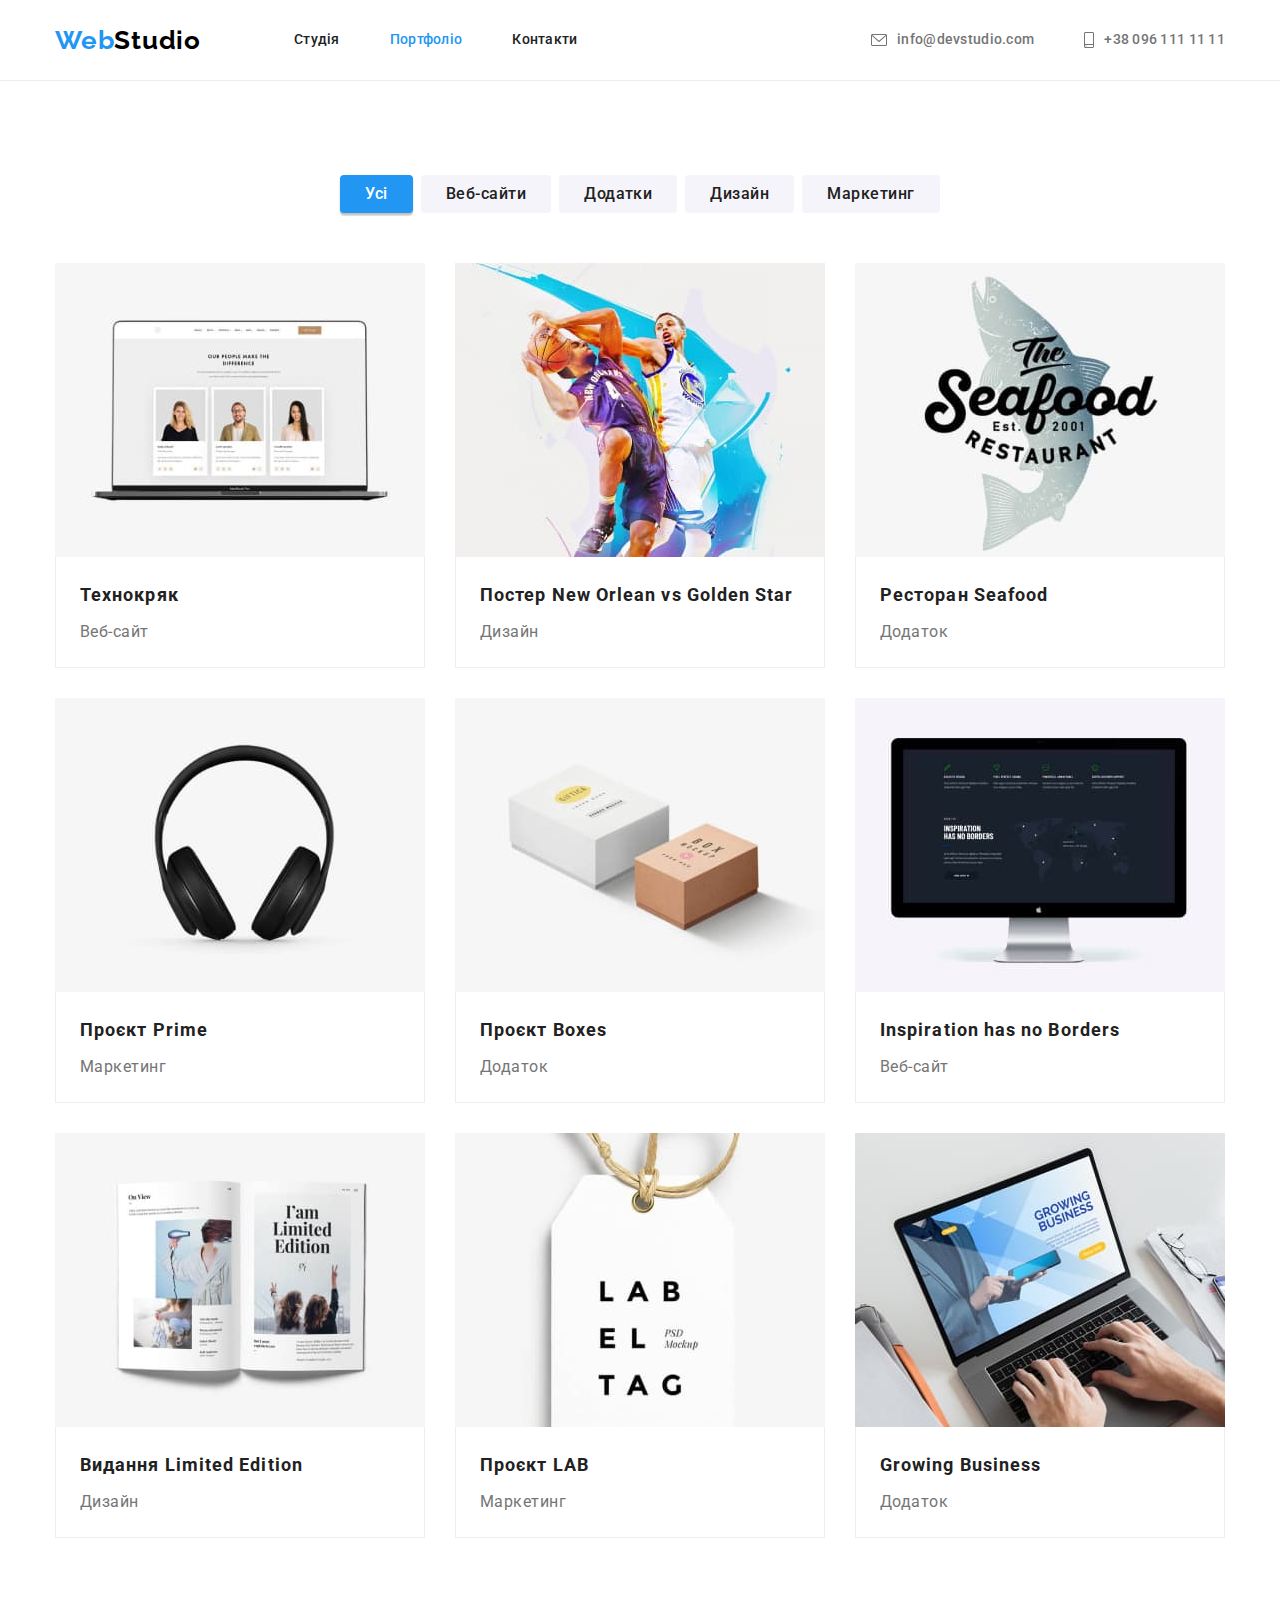
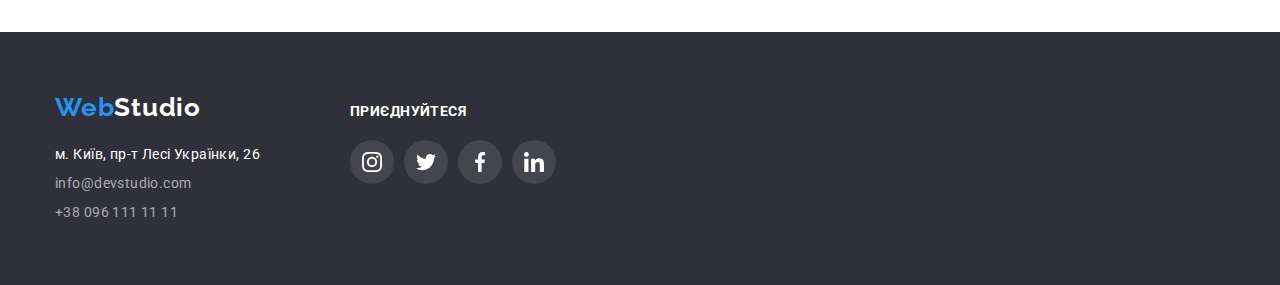
==== portfolio.html @ 00407825 "Initial commit" ====
<!DOCTYPE html>
<html lang="uk">
  <head>
    <meta charset="UTF-8" />
    <meta http-equiv="X-UA-Compatible" content="IE=edge" />
    <meta name="viewport" content="width=device-width, initial-scale=1.0" />
    <link rel="preconnect" href="https://fonts.googleapis.com" />
    <link rel="preconnect" href="https://fonts.gstatic.com" crossorigin />
    <link
      href="https://fonts.googleapis.com/css2?family=Raleway:wght@700&family=Roboto:wght@400;500;700;900&display=swap"
      rel="stylesheet"
    />
    <link
      rel="stylesheet"
      href="https://cdnjs.cloudflare.com/ajax/libs/modern-normalize/1.1.0/modern-normalize.min.css"
    />
    <link rel="stylesheet" href="./css/style.css" />
    <title>WebStudio</title>
  </head>
  <body>
    <!-- Header  -->
    <header class="header line">
      <div class="container">
        <nav class="navigation">
          <a href="./index.html" class="logo link">Web<span class="logo-black">Studio</span></a>
          <ul class="menu list">
            <li class="nav-item"><a class="link" href="./index.html">Студія</a></li>
            <li class="nav-item"><a class="link current" href="./portfolio.html">Портфоліо</a></li>
            <li class="nav-item"><a class="link" href="#contacts">Контакти</a></li>
          </ul>
        </nav>
        <ul class="contacts list">
          <li>
            <a class="link" href="mailto:info@devstudio.com">
              <svg class="icon" width="16" height="12">
                <use href="./images/sprite.svg#icon-envelope"></use>
              </svg>
              info@devstudio.com
            </a>
          </li>
          <li>
            <a class="link" href="tel:+380961111111">
              <svg class="icon" width="10" height="16">
                <use href="./images/sprite.svg#icon-smartphone"></use>
              </svg>
              +38 096 111 11 11</a
            >
          </li>
        </ul>
      </div>
    </header>
    <!-- Main  -->
    <main>
      <section class="our-projects section">
        <div class="container">
          <h1 class="visually-hidden">Наші проекти</h1>
          <ul class="projects-filter list">
            <li class="filter-list">
              <button class="btn-filter current" type="button">Усі</button>
            </li>
            <li class="filter-list"><button class="btn-filter" type="button">Веб-сайти</button></li>
            <li class="filter-list"><button class="btn-filter" type="button">Додатки</button></li>
            <li class="filter-list"><button class="btn-filter" type="button">Дизайн</button></li>
            <li class="filter-list"><button class="btn-filter" type="button">Маркетинг</button></li>
          </ul>
          <ul class="projects list">
            <li class="projects-list">
              <a class="link" href="#">
                <div class="project-list-thumb">
                  <img src="./images/tecno.jpg" alt="технокряк" width="370" />
                  <p class="project-list-description">
                    Ресурс пропонує комплексні пропозиції з різним рівнем функціоналу та сервісів.
                    Все це дозволить відвідувачу отримати вичерпні відомості про компанію чи
                    приватну особу.
                  </p>
                </div>
                <div class="group-name">
                  <h2 class="project-title">Технокряк</h2>
                  <p class="project-name">Веб-сайт</p>
                </div>
              </a>
            </li>
            <li class="projects-list">
              <a class="link" href="#">
                <div class="project-list-thumb">
                  <img src="./images/poster.jpg" alt="постер" width="370" />
                  <p class="project-list-description">
                    Ресурс пропонує комплексні пропозиції з різним рівнем функціоналу та сервісів.
                    Все це дозволить відвідувачу отримати вичерпні відомості про компанію чи
                    приватну особу.
                  </p>
                </div>
                <div class="group-name">
                  <h2 class="project-title">Постер New Orlean vs Golden Star</h2>
                  <p class="project-name">Дизайн</p>
                </div>
              </a>
            </li>
            <li class="projects-list">
              <a class="link" href="#">
                <div class="project-list-thumb">
                  <img src="./images/seafood.jpg" alt="ресторан" width="370" />
                  <p class="project-list-description">
                    Ресурс пропонує комплексні пропозиції з різним рівнем функціоналу та сервісів.
                    Все це дозволить відвідувачу отримати вичерпні відомості про компанію чи
                    приватну особу.
                  </p>
                </div>
                <div class="group-name">
                  <h2 class="project-title">Ресторан Seafood</h2>
                  <p class="project-name">Додаток</p>
                </div>
              </a>
            </li>
            <li class="projects-list">
              <a class="link" href="#">
                <div class="project-list-thumb">
                  <img src="./images/prime.jpg" alt="Проєкт Prime" width="370" />
                  <p class="project-list-description">
                    Ресурс пропонує комплексні пропозиції з різним рівнем функціоналу та сервісів.
                    Все це дозволить відвідувачу отримати вичерпні відомості про компанію чи
                    приватну особу.
                  </p>
                </div>
                <div class="group-name">
                  <h2 class="project-title">Проєкт Prime</h2>
                  <p class="project-name">Маркетинг</p>
                </div>
              </a>
            </li>
            <li class="projects-list">
              <a class="link" href="#">
                <div class="project-list-thumb">
                  <img src="./images/boxes.jpg" alt="Проєкт Boxes" width="370" />
                  <p class="project-list-description">
                    Ресурс пропонує комплексні пропозиції з різним рівнем функціоналу та сервісів.
                    Все це дозволить відвідувачу отримати вичерпні відомості про компанію чи
                    приватну особу.
                  </p>
                </div>
                <div class="group-name">
                  <h2 class="project-title">Проєкт Boxes</h2>
                  <p class="project-name">Додаток</p>
                </div>
              </a>
            </li>
            <li class="projects-list">
              <a class="link" href="#">
                <div class="project-list-thumb">
                  <img
                    src="./images/inspiration.jpg"
                    alt="Inspiration has no Borders"
                    width="370"
                  />
                  <p class="project-list-description">
                    Ресурс пропонує комплексні пропозиції з різним рівнем функціоналу та сервісів.
                    Все це дозволить відвідувачу отримати вичерпні відомості про компанію чи
                    приватну особу.
                  </p>
                </div>
                <div class="group-name">
                  <h2 class="project-title">Inspiration has no Borders</h2>
                  <p class="project-name">Веб-сайт</p>
                </div>
              </a>
            </li>
            <li class="projects-list">
              <a class="link" href="#">
                <div class="project-list-thumb">
                  <img src="./images/publish.jpg" alt="Видання Limited Edition" width="370" />
                  <p class="project-list-description">
                    Ресурс пропонує комплексні пропозиції з різним рівнем функціоналу та сервісів.
                    Все це дозволить відвідувачу отримати вичерпні відомості про компанію чи
                    приватну особу.
                  </p>
                </div>
                <div class="group-name">
                  <h2 class="project-title">Видання Limited Edition</h2>
                  <p class="project-name">Дизайн</p>
                </div>
              </a>
            </li>
            <li class="projects-list">
              <a class="link" href="#">
                <div class="project-list-thumb">
                  <img src="./images/lab.jpg" alt="Проєкт LAB" width="370" />
                  <p class="project-list-description">
                    Ресурс пропонує комплексні пропозиції з різним рівнем функціоналу та сервісів.
                    Все це дозволить відвідувачу отримати вичерпні відомості про компанію чи
                    приватну особу.
                  </p>
                </div>
                <div class="group-name">
                  <h2 class="project-title">Проєкт LAB</h2>
                  <p class="project-name">Маркетинг</p>
                </div>
              </a>
            </li>
            <li class="projects-list">
              <a class="link" href="#">
                <div class="project-list-thumb">
                  <img src="./images/business.jpg" alt="Growing Business" width="370" />
                  <p class="project-list-description">
                    Ресурс пропонує комплексні пропозиції з різним рівнем функціоналу та сервісів.
                    Все це дозволить відвідувачу отримати вичерпні відомості про компанію чи
                    приватну особу.
                  </p>
                </div>
                <div class="group-name">
                  <h2 class="project-title">Growing Business</h2>
                  <p class="project-name">Додаток</p>
                </div>
              </a>
            </li>
          </ul>
        </div>
      </section>
    </main>
    <footer id="contacts" class="footer">
      <div class="container">
        <div class="adresse">
          <a href="index.html" class="logo link">Web<span class="logo-white">Studio</span></a>
          <address class="our-address">
            <ul class="address-list list">
              <li class="address-item">
                <a
                  class="link adress-street"
                  href="https://goo.gl/maps/CPtrU1FHBa2aNyZL9"
                  target="_blank"
                  rel="noopener noreferrer nofollow"
                  >м. Київ, пр-т Лесі Українки, 26</a
                >
              </li>
              <li class="address-item">
                <a class="link" href="mailto:info@devstudio.com">info@devstudio.com</a>
              </li>
              <li class="address-item">
                <a class="link" href="tel:+380961111111">+38 096 111 11 11</a>
              </li>
            </ul>
          </address>
        </div>
        <div class="social-subscribes">
          <p class="subscribe-title">Приєднуйтеся</p>
          <ul class="social">
            <li class="social-item">
              <a class="social-link" href="#" aria-label="instagram">
                <svg class="icon">
                  <use href="./images/sprite.svg#icon-instagram"></use>
                </svg>
              </a>
            </li>
            <li class="social-item">
              <a class="social-link" href="#" aria-label="twitter">
                <svg class="icon">
                  <use href="./images/sprite.svg#icon-twitter"></use>
                </svg>
              </a>
            </li>
            <li class="social-item">
              <a class="social-link" href="#" aria-label="facebook">
                <svg class="icon">
                  <use href="./images/sprite.svg#icon-facebook"></use>
                </svg>
              </a>
            </li>
            <li class="social-item">
              <a class="social-link" href="#" aria-label="linkedin">
                <svg class="icon">
                  <use href="./images/sprite.svg#icon-linkedin"></use>
                </svg>
              </a>
            </li>
          </ul>
        </div>
      </div>
    </footer>
    <script src="./js/modal.js"></script>
  </body>
</html>
---- css/style.css ----
:root {
  --primary-color: #2196f3;
  --main-text-color: #212121;
  --text-color: #757575;
  --bg-color-1: #2f303a;
  --bg-color-2: #f5f4fa;
  --secondary-color: #188ce8;
  --icon-color: #afb1b8;
}
*,
*::before,
*::after {
  box-sizing: border-box;
}
body {
  font-family: 'Roboto', sans-serif;
  font-size: 14px;
  letter-spacing: 0.03em;
  color: var(--main-text-color);

  margin: 0;
}
/* ----------Reset CSS---------- */
a {
  text-decoration: none;
  color: inherit;
}

p,
h1,
h2,
h3,
h4,
h5,
h6 {
  margin: 0;
}

button {
  cursor: pointer;
  display: inline-block;
}

ul,
ol {
  list-style: none;
  margin: 0;
  padding: 0;
}

img {
  display: block;
  max-width: 100%;
  height: auto;
}
/* ------Visually hidden dtyle------- */
.visually-hidden {
  position: absolute;
  white-space: nowrap;
  width: 1px;
  height: 1px;
  overflow: hidden;
  border: 0;
  padding: 0;
  clip: rect(0, 0, 0, 0);
  clip-path: inset(50%);
  margin: -1px;
}
/* -------Overall styles--------- */
.list {
  list-style: none;
}
.link {
  color: inherit;
  text-decoration: none;
}
.container {
  max-width: 1200px;
  padding-left: 15px;
  padding-right: 15px;
  margin: 0 auto;
}
.section {
  padding-top: 94px;
  padding-bottom: 94px;
}
/* -----------Logo style---------- */
.logo {
  font-family: 'Raleway', sans-serif;
  font-size: 26px;
  font-weight: 700;
  line-height: 1.19;
  letter-spacing: 0.03em;
  color: var(--primary-color);
}
.logo-black {
  color: #000;
}
.logo-white {
  color: #fff;
}
/* -------Header style------- */
.line {
  border-bottom: 1px solid #ececec;
}
.header .container,
.navigation,
.contacts,
.menu {
  display: flex;
  align-items: center;
}
.menu .nav-item + .nav-item,
.contacts li + li {
  margin-left: 50px;
}
.menu {
  margin-left: 93px;
}
.menu .link {
  display: inline-block;
  padding-top: 32px;
  padding-bottom: 32px;

  position: relative;
}
.menu .link::after {
  content: '';
  display: block;
  background-color: var(--primary-color);
  width: 100%;
  height: 4px;
  border-radius: 2px;

  position: absolute;
  left: 0;
  bottom: -1px;
  transform: scaleX(0);
  transition: transform 250ms cubic-bezier(0.4, 0, 0.2, 1);
}
.menu .link,
.contacts .link,
.address-list .link {
  transition: color 250ms cubic-bezier(0.4, 0, 0.2, 1);
}
.menu .link:hover,
.menu .link:focus,
.contacts .link:hover,
.contacts .link:focus,
.address-list .link:hover,
.address-list .link:focus {
  color: var(--primary-color);
}
.menu .link:hover::after,
.menu .link:focus::after {
  transform: scaleX(1);
}
.contacts {
  margin-left: auto;
}
/* ------Navigation style--------- */
.navigation,
.contacts {
  font-weight: 500;
  line-height: 1.14;
  letter-spacing: 0.02em;
}
.link.current {
  color: var(--primary-color);
}
.contacts .link {
  color: var(--text-color);
  display: flex;
  align-items: center;
  gap: 10px;
}
.icon {
  fill: currentColor;
}
/* ---------Hero style----------- */
.hero {
  background-color: var(--bg-color-1);
  text-align: center;
}
.hero-container {
  max-width: 1600px;
  padding: 200px 0;
  margin: 0 auto;
  background-image: linear-gradient(rgba(47, 48, 58, 0.4), rgba(47, 48, 58, 0.4)),
    url(../images/hero.jpg);
  background-position: center;
  background-repeat: no-repeat;
  background-size: cover;
}
.main-title {
  font-weight: 900;
  font-size: 44px;
  line-height: 1.36;
  letter-spacing: 0.06em;
  text-transform: uppercase;
  color: #fff;

  margin-bottom: 30px;
  margin-left: auto;
  margin-right: auto;
  max-width: 696px;
}
.btn-hero {
  font-family: inherit;
  font-weight: 700;
  font-size: 16px;
  line-height: 1.88;
  letter-spacing: 0.06em;
  color: #fff;
  background-color: var(--primary-color);
  box-shadow: 0px 4px 4px rgba(0, 0, 0, 0.15);
  border-radius: 4px;
  border: none;

  min-width: 216px;
  padding: 10px 10px;

  transition: background-color 250ms cubic-bezier(0.4, 0, 0.2, 1);
}
.btn-hero:hover,
.btn-hero:focus {
  background: var(--secondary-color);
}
/* ---------Our features style----------- */
.feature-title {
  font-size: 14px;
  font-weight: 700;
  line-height: 1.14;
  text-transform: uppercase;

  margin-bottom: 10px;
}
.features-descr {
  line-height: 1.71;
  color: var(--text-color);
}
.our-features.section {
  padding-bottom: 0;
}
.our-features .list {
  display: flex;
  gap: 30px;
}
.feature-list {
  flex-basis: calc((100% - 90px) / 4);
}
.our-features-icon {
  background-color: #f5f4fa;
  padding: 25px 0;
  margin-bottom: 30px;
  border-radius: 4px;
  text-align: center;
}
.icon-features {
  width: 70px;
  height: 70px;
}
/* ---------our works&our team style--------- */
.team {
  background-color: var(--bg-color-2);
}
.works-title,
.team-title,
.client-title {
  text-align: center;
  margin-bottom: 50px;
  font-size: 36px;
  line-height: 1.17;
}
.work-list-title {
  color: #fff;
  font-size: 14px;
  line-height: 1.14;
  text-align: center;
  letter-spacing: 0.03em;
  text-transform: uppercase;
  padding: 27px 0;
  background: rgba(47, 48, 58, 0.8);
  position: absolute;
  bottom: 0;
  left: 0;
  width: 100%;
}
.works,
.team .list {
  display: flex;
  gap: 30px;
}
.work-list {
  flex-basis: calc((100% - 60px) / 3);
  position: relative;
}
.team-name {
  font-size: 16px;
  line-height: 1.19;

  margin-bottom: 10px;
}
.team-list {
  flex-basis: calc((100% - 90px) / 4);
  background-color: #fff;
  box-shadow: 0px 1px 3px rgba(0, 0, 0, 0.12), 0px 1px 1px rgba(0, 0, 0, 0.14),
    0px 2px 1px rgba(0, 0, 0, 0.2);
  border-radius: 0px 0px 4px 4px;
}
.team-name {
  font-weight: 500;
}
.position {
  color: var(--text-color);
  margin-bottom: 16px;
}
.group-team {
  padding: 30px 32px;
  text-align: center;
}
/* --------social link style------ */
.social {
  display: flex;
  gap: 10px;
}
.social-item {
  width: 44px;
  height: 44px;
}
.social-link {
  display: flex;
  align-items: center;
  width: 100%;
  height: 100%;
  border-radius: 50%;
  color: var(--icon-color);
  transition: background-color 250ms cubic-bezier(0.4, 0, 0.2, 1),
    color 250ms cubic-bezier(0.4, 0, 0.2, 1);
}
.social .icon {
  width: 20px;
  height: 20px;
  margin: 0 auto;
}
.footer .social-link {
  background-color: rgba(255, 255, 255, 0.1);
  color: #fff;
  transition: background-color 250ms cubic-bezier(0.4, 0, 0.2, 1);
}
.social-link:hover,
.social-link:focus {
  color: #fff;
  background-color: var(--primary-color);
}
.footer .social-link:hover,
.footer .social-link:focus {
  background-color: var(--primary-color);
}
/* ----------Client style--------- */
.clients .icon {
  width: 106px;
  height: 60px;
  margin: 0 auto;
}
.clients-list {
  display: flex;
  gap: 30px;
  color: var(--icon-color);
}
.clients-item {
  width: calc((100% - 150px) / 6);
}
.clients-link {
  display: flex;
  border: 1px solid var(--icon-color);
  border-radius: 4px;
  align-content: center;
  padding: 15px 0;
  transition: color 250ms cubic-bezier(0.4, 0, 0.2, 1),
    border-color 250ms cubic-bezier(0.4, 0, 0.2, 1);
}
.clients-link:hover,
.clients-link:focus {
  border-color: var(--primary-color);
  color: var(--primary-color);
}
/* -----------our projects style---------- */
.projects-filter {
  display: flex;
  justify-content: center;
  gap: 8px;
  margin-bottom: 50px;
}
.projects {
  display: flex;
  flex-wrap: wrap;
  gap: 30px;
}
.btn-filter {
  font-family: inherit;
  font-weight: 500;
  font-size: 16px;
  line-height: 1.63;
  letter-spacing: 0.03em;
  color: var(--main-text-color);
  background: var(--bg-color-2);
  border-radius: 4px;
  border: none;

  padding: 6px 25px;

  transition: color 250ms cubic-bezier(0.4, 0, 0.2, 1),
    background-color 250ms cubic-bezier(0.4, 0, 0.2, 1),
    box-shadow 250ms cubic-bezier(0.4, 0, 0.2, 1);
}
.btn-filter.current,
.btn-filter:hover,
.btn-filter:focus {
  color: #fff;
  background-color: var(--primary-color);
  box-shadow: 0px 3px 1px rgba(0, 0, 0, 0.1), 0px 1px 2px rgba(0, 0, 0, 0.08),
    0px 2px 2px rgba(0, 0, 0, 0.12);
}
.group-name {
  padding: 20px 24px;
  border: 1px solid #eee;
  border-top: none;
}
.project-title {
  font-weight: 700;
  font-size: 18px;
  line-height: 2;
  letter-spacing: 0.06em;
  margin-bottom: 4px;
}
.project-name {
  font-size: 16px;
  line-height: 30px;
  letter-spacing: 0.03em;
  color: var(--text-color);
}
.project-list-thumb {
  position: relative;
  overflow: hidden;
}
.project-list-description {
  display: flex;
  align-items: center;
  font-size: 18px;
  line-height: 1.56;
  letter-spacing: 0.03em;
  color: #ffffff;
  padding: 0 24px;
  background-color: rgba(33, 150, 243, 0.9);
  width: 100%;
  height: 100%;
  position: absolute;
  left: 0;
  top: 0;
  transform: translateY(101%);
  transition: transform 250ms cubic-bezier(0.4, 0, 0.2, 1);
}
.projects-list {
  flex-basis: calc((100% - 60px) / 3);
}
.our-projects .link {
  display: block;
  transition: box-shadow 250ms cubic-bezier(0.4, 0, 0.2, 1);
}
.our-projects .link:hover,
.our-projects .link:focus {
  box-shadow: 0px 1px 1px rgba(0, 0, 0, 0.12), 0px 4px 4px rgba(0, 0, 0, 0.06),
    1px 4px 6px rgba(0, 0, 0, 0.16);
}
.our-projects .link:hover .project-list-description,
.our-projects .link:focus .project-list-description {
  transform: translateY(0);
}
/* ---------Footer style--------- */
.footer {
  background-color: var(--bg-color-1);
  color: #fff;
}
.our-address {
  font-style: inherit;
  line-height: 1.71;
}
.our-address .link {
  color: rgba(255, 255, 255, 0.6);
}
.link.adress-street {
  color: #fff;
}
.footer {
  padding-top: 60px;
  padding-bottom: 60px;
}
.footer .logo {
  display: inline-block;
  margin-bottom: 20px;
}
.address-item + .address-item {
  margin-top: 5px;
}
.footer .container {
  display: flex;
  align-items: baseline;
}
.social-subscribes {
  margin-left: 90px;
}
.subscribe-title {
  font-size: 14px;
  font-weight: 700;
  line-height: 1.14;
  text-transform: uppercase;
  margin-bottom: 20px;
}
/* --------Modal style----- */
.backdrop {
  align-items: center;
  display: flex;
  justify-content: center;
  position: fixed;
  top: 0;
  right: 0;
  bottom: 0;
  left: 0;
  background-color: rgba(0, 0, 0, 0.2);
  z-index: 99;
  opacity: 1;
  transition: opacity 250ms cubic-bezier(0.4, 0, 0.2, 1),
    visibility 250ms cubic-bezier(0.4, 0, 0.2, 1);
}
.is-hidden {
  opacity: 0;
  pointer-events: none;
  visibility: hidden;
}
.is-hidden .modal {
  transform: scale(0);
}
.modal {
  width: 530px;
  height: 580px;
  background-color: #fff;
  position: relative;
  box-shadow: 0px 1px 3px rgba(0, 0, 0, 0.12), 0px 1px 1px rgba(0, 0, 0, 0.14),
    0px 2px 1px rgba(0, 0, 0, 0.2);
  border-radius: 4px;

  transform: scale(1);
  transition: transform 500ms cubic-bezier(0.4, 0, 0.2, 1);
}
.modal-close-btn {
  display: flex;
  justify-content: center;
  align-items: center;
  background-color: #fff;
  width: 30px;
  height: 30px;
  border-radius: 50%;
  border: 1px solid rgba(0, 0, 0, 0.1);
  position: absolute;
  top: 8px;
  right: 8px;
}
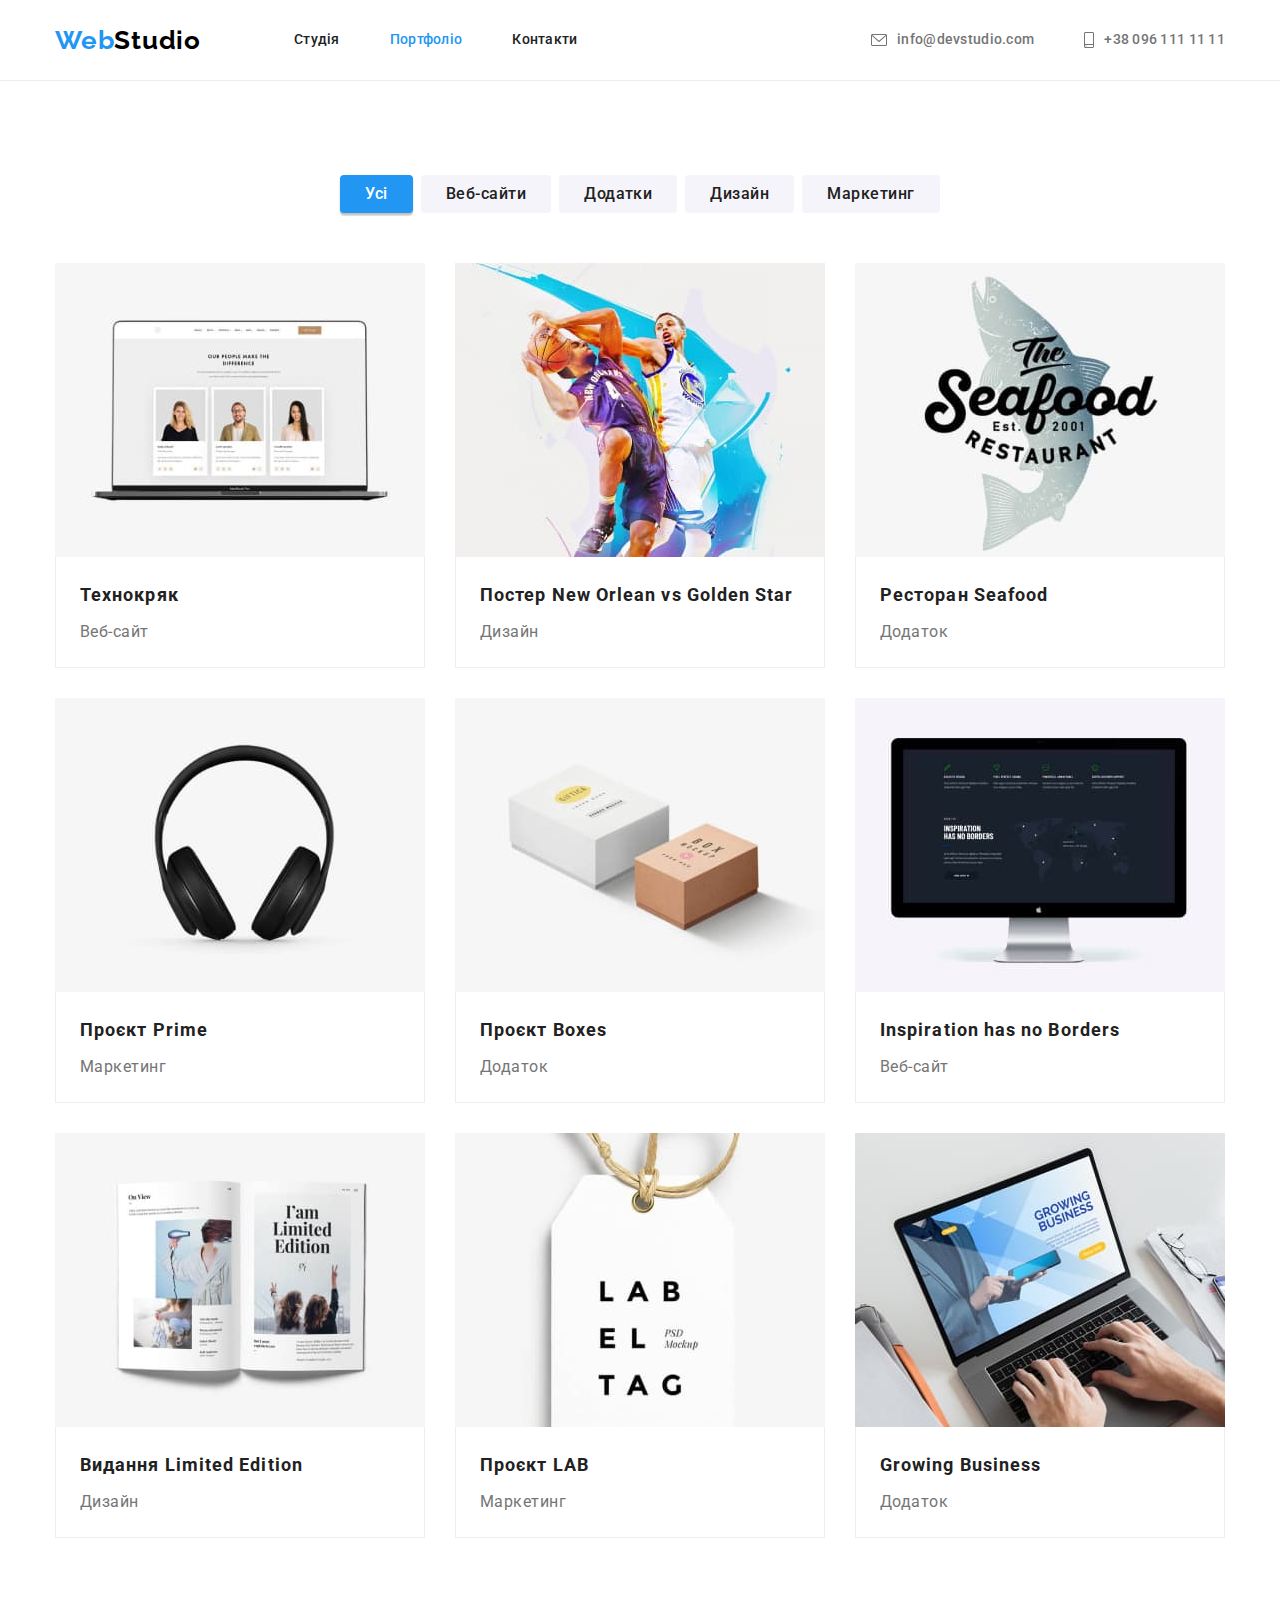
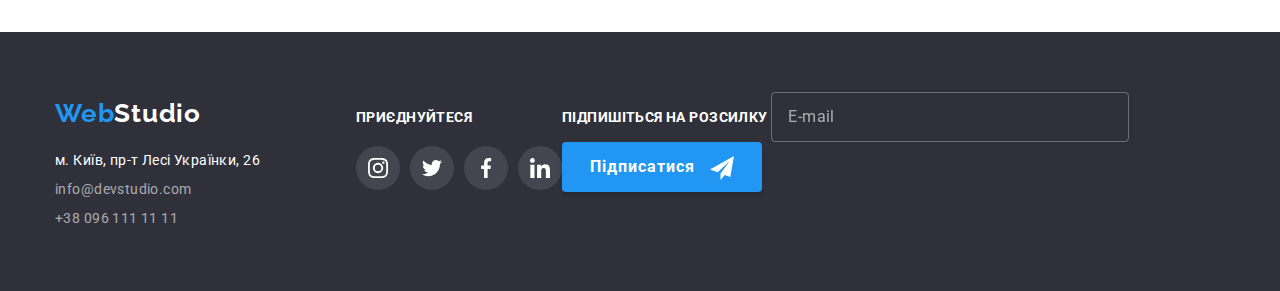
==== commit 1a1dd2da: "markup and style forms" ====
--- a/portfolio.html
+++ b/portfolio.html
@@ -273,8 +273,35 @@
             </li>
           </ul>
         </div>
+        <div class="footer-form">
+          <form class="js-speaker-form" name="subscribe-form" autocomplete="off">
+            <label class="form-title" for="e-mail">Підпишіться на розсилку</label>
+            <input
+              class="subscribe-form-input"
+              type="email"
+              name="email"
+              id="e-mail"
+              placeholder="E-mail"
+            />
+            <button class="footer-form-btn" type="submit">
+              Підписатися
+              <svg class="icon" width="24" height="24">
+                <use href="./images/sprite.svg#icon-send"></use>
+              </svg>
+            </button>
+          </form>
+        </div>
       </div>
     </footer>
     <script src="./js/modal.js"></script>
+    <script>
+      (() => {
+        document.querySelector('.js-speaker-form').addEventListener('submit', e => {
+          e.preventDefault();
+
+          new FormData(e.currentTarget).forEach((value, name) => console.log(`${name}: ${value}`));
+        });
+      })();
+    </script>
   </body>
 </html>
--- a/css/style.css
+++ b/css/style.css
@@ -205,25 +205,41 @@
   margin-right: auto;
   max-width: 696px;
 }
-.btn-hero {
+.btn-hero,
+.footer-form-btn,
+.modal-form-btn {
   font-family: inherit;
   font-weight: 700;
   font-size: 16px;
   line-height: 1.88;
+  text-align: center;
   letter-spacing: 0.06em;
+  padding: 10px;
   color: #fff;
   background-color: var(--primary-color);
   box-shadow: 0px 4px 4px rgba(0, 0, 0, 0.15);
   border-radius: 4px;
   border: none;
-
+  transition: background-color 250ms cubic-bezier(0.4, 0, 0.2, 1);
+}
+.btn-hero {
   min-width: 216px;
-  padding: 10px 10px;
-
-  transition: background-color 250ms cubic-bezier(0.4, 0, 0.2, 1);
+}
+.footer-form-btn {
+  min-width: 200px;
+  margin-left: auto;
+}
+.modal-form-btn {
+  width: 200px;
+  margin: 0 auto;
+  margin-top: 30px;
 }
 .btn-hero:hover,
-.btn-hero:focus {
+.btn-hero:focus,
+.footer-form-btn:hover,
+.footer-form-btn:focus,
+.modal-form-btn:hover,
+.modal-form-btn:focus {
   background: var(--secondary-color);
 }
 /* ---------Our features style----------- */
@@ -482,6 +498,9 @@
   background-color: var(--bg-color-1);
   color: #fff;
 }
+.adresse {
+  width: 231px;
+}
 .our-address {
   font-style: inherit;
   line-height: 1.71;
@@ -508,14 +527,58 @@
   align-items: baseline;
 }
 .social-subscribes {
-  margin-left: 90px;
-}
-.subscribe-title {
+  margin-left: 70px;
+}
+.subscribe-title,
+.form-title {
   font-size: 14px;
   font-weight: 700;
   line-height: 1.14;
   text-transform: uppercase;
   margin-bottom: 20px;
+}
+.footer-form-wraper {
+  margin-left: 93px;
+}
+.footer-form {
+  display: flex;
+  flex-wrap: wrap;
+  width: 570px;
+}
+.form-title {
+  width: 100%;
+}
+.subscribe-form-input {
+  font-family: inherit;
+  font-size: 16px;
+  line-height: 1.25;
+  letter-spacing: 0.03em;
+  color: rgba(255, 255, 255, 0.6);
+  padding: 14px 16px;
+  width: 358px;
+  background-color: transparent;
+  border: 1px solid rgba(255, 255, 255, 0.3);
+  filter: drop-shadow(0px 4px 4px rgba(0, 0, 0, 0.15));
+  border-radius: 4px;
+  outline: transparent;
+  transition: border 250ms cubic-bezier(0.4, 0, 0.2, 1);
+}
+.subscribe-form-input::placeholder {
+  font-size: 16px;
+  line-height: 1.25;
+  letter-spacing: 0.03em;
+  color: rgba(255, 255, 255, 0.6);
+}
+.subscribe-form-input:placeholder-shown {
+  border-color: rgba(255, 255, 255, 0.3);
+}
+.subscribe-form-input:focus,
+.subscribe-form-input:not(:placeholder-shown) {
+  border-color: var(--primary-color);
+}
+.footer-form-btn .icon {
+  margin-left: 10px;
+  vertical-align: middle;
 }
 /* --------Modal style----- */
 .backdrop {
@@ -545,6 +608,7 @@
   width: 530px;
   height: 580px;
   background-color: #fff;
+  padding: 40px;
   position: relative;
   box-shadow: 0px 1px 3px rgba(0, 0, 0, 0.12), 0px 1px 1px rgba(0, 0, 0, 0.14),
     0px 2px 1px rgba(0, 0, 0, 0.2);
@@ -565,4 +629,114 @@
   position: absolute;
   top: 8px;
   right: 8px;
-}
+  transition: color 250ms cubic-bezier(0.4, 0, 0.2, 1);
+}
+.modal-close-btn:hover,
+.modal-close-btn:focus {
+  color: var(--primary-color);
+}
+.modal-title {
+  font-weight: 700;
+  font-size: 20px;
+  line-height: 1.15;
+  text-align: center;
+  letter-spacing: 0.03em;
+  margin-bottom: 30px;
+}
+.modal-form {
+  color: var(--main-text-color);
+}
+.modal-form,
+.modal-form-field {
+  display: flex;
+  flex-direction: column;
+}
+.modal-form-field + .modal-form-field {
+  margin-top: 28px;
+}
+.modal-form-field {
+  position: relative;
+  line-height: 1.71;
+}
+.check-label-center {
+  display: block;
+  text-align: center;
+  color: var(--text-color);
+}
+.modal-form-field-title,
+.modal-form-textarea::placeholder {
+  font-size: 12px;
+  line-height: 1.17;
+  letter-spacing: 0.01em;
+  color: var(--text-color);
+}
+.modal-form-textarea::placeholder {
+  color: rgba(117, 117, 117, 0.5);
+}
+.modal-form-input,
+.modal-form-textarea {
+  color: var(--text-color);
+  padding: 11px 38px;
+  border: 1px solid rgba(33, 33, 33, 0.2);
+  border-radius: 4px;
+  outline: transparent;
+  transition: border-color 250ms cubic-bezier(0.4, 0, 0.2, 1);
+}
+.modal-form-input:focus,
+.modal-form-textarea:focus {
+  border-color: var(--primary-color);
+}
+.modal-form-input-icon {
+  transition: fill 250ms cubic-bezier(0.4, 0, 0.2, 1);
+}
+.modal-form-input:focus ~ .modal-form-input-icon {
+  fill: var(--primary-color);
+}
+.modal-form-textarea {
+  height: 120px;
+  padding-left: 13px;
+  resize: none;
+}
+.modal-form-input-icon {
+  width: 18px;
+  height: 18px;
+}
+.modal-form-input-icon,
+.modal-form-field-title {
+  position: absolute;
+}
+.modal-form-input-icon {
+  top: 50%;
+  left: 12px;
+  transform: translatey(-50%);
+}
+.modal-form-field-title {
+  top: -18px;
+  left: 0;
+}
+.modal-form-link {
+  color: var(--primary-color);
+  text-decoration: underline;
+}
+.check-box {
+  width: 16px;
+  height: 15px;
+  position: absolute;
+  border: 2px solid var(--main-text-color);
+  border-radius: 3px;
+  left: 11px;
+  top: 50%;
+  transform: translateY(-50%);
+  transition: border-color 250ms cubic-bezier(0.4, 0, 0.2, 1);
+}
+.modal-input-checkbox:checked ~ .check-box {
+  background-color: var(--primary-color);
+  background-image: url(../images/cheked.svg);
+  background-repeat: no-repeat;
+  background-position: center;
+  background-size: contain;
+  border-color: transparent;
+}
+.modal-input-checkbox:focus ~ .check-box {
+  border-color: var(--primary-color);
+}
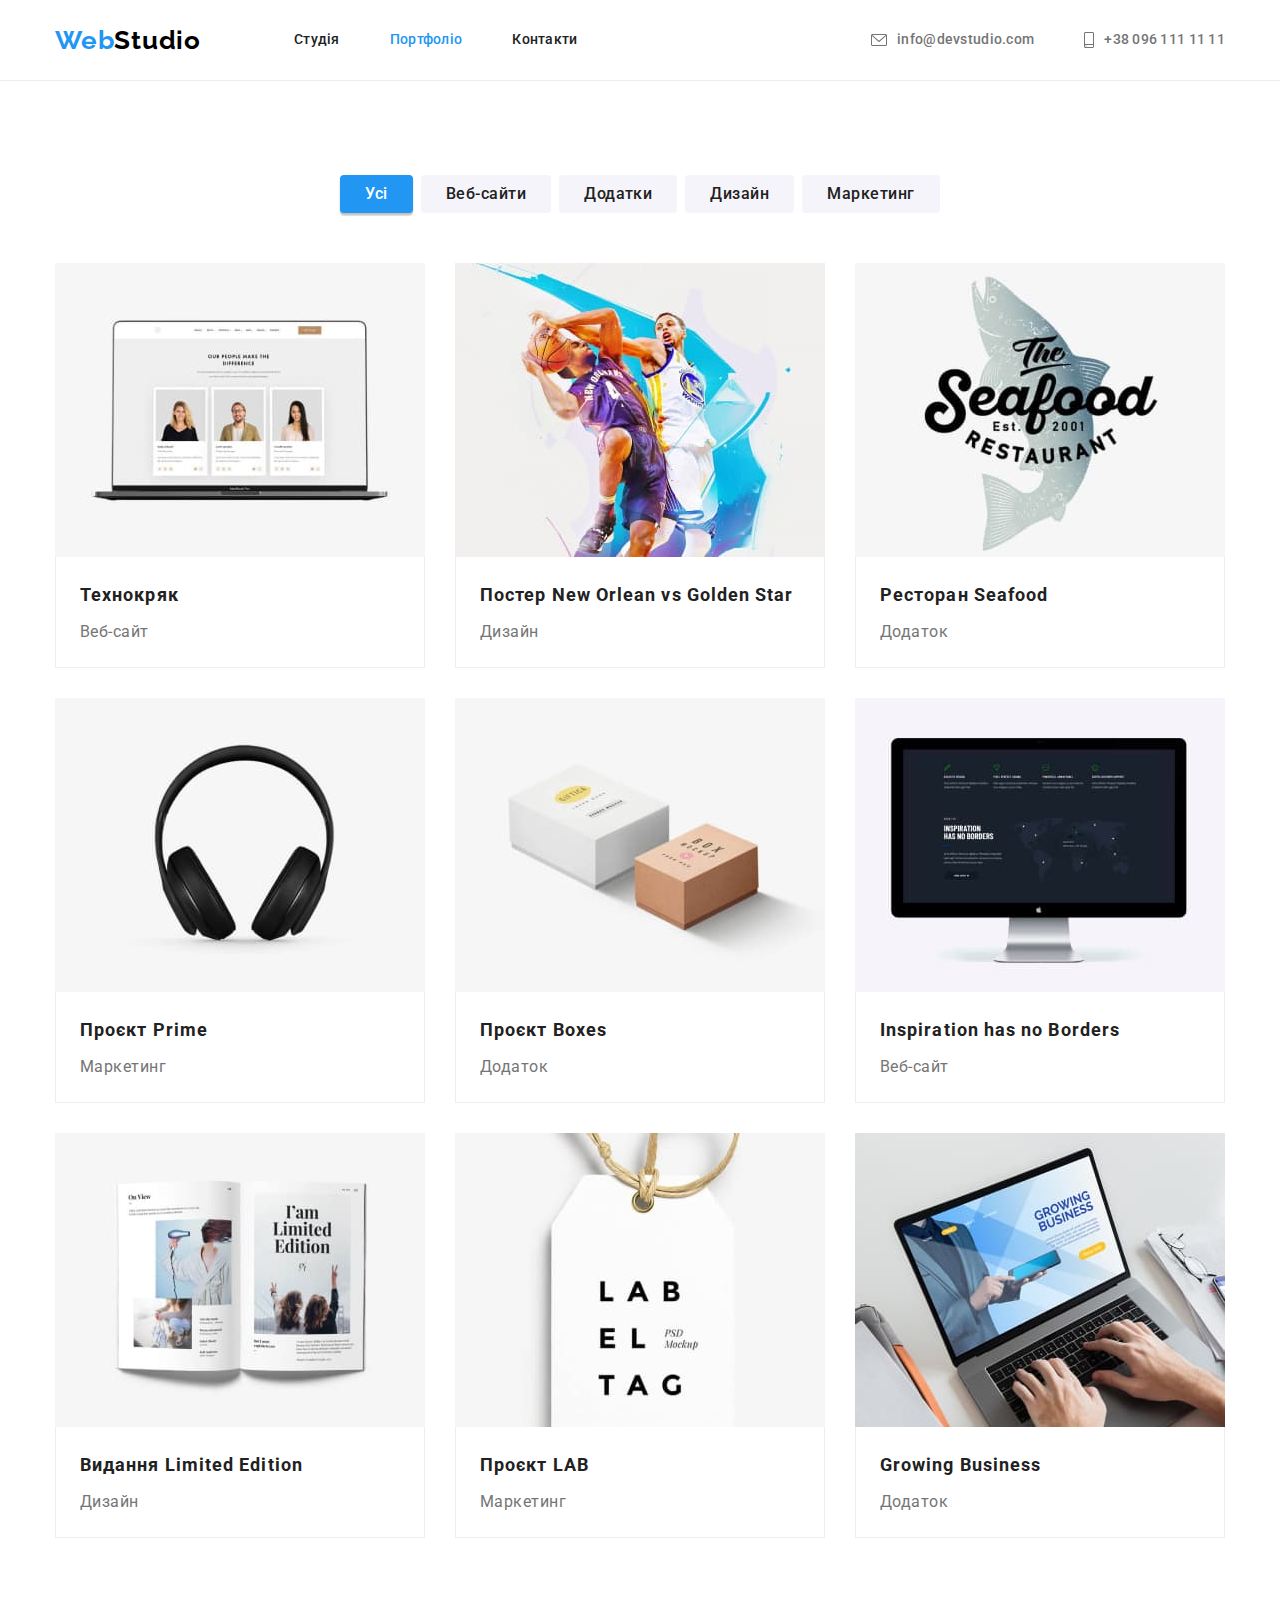
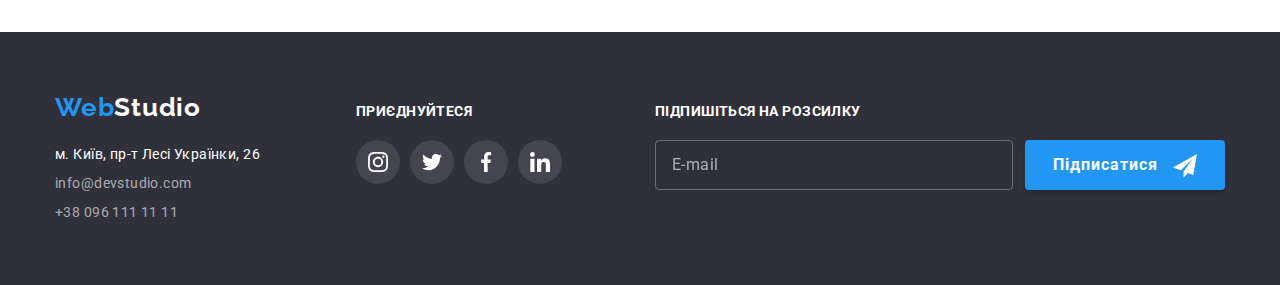
==== commit 43ce1bd1: "fix some markup" ====
--- a/portfolio.html
+++ b/portfolio.html
@@ -273,8 +273,8 @@
             </li>
           </ul>
         </div>
-        <div class="footer-form">
-          <form class="js-speaker-form" name="subscribe-form" autocomplete="off">
+        <div class="footer-form-wraper">
+          <form class="footer-form js-speaker-form" name="subscribe-form" autocomplete="off">
             <label class="form-title" for="e-mail">Підпишіться на розсилку</label>
             <input
               class="subscribe-form-input"
